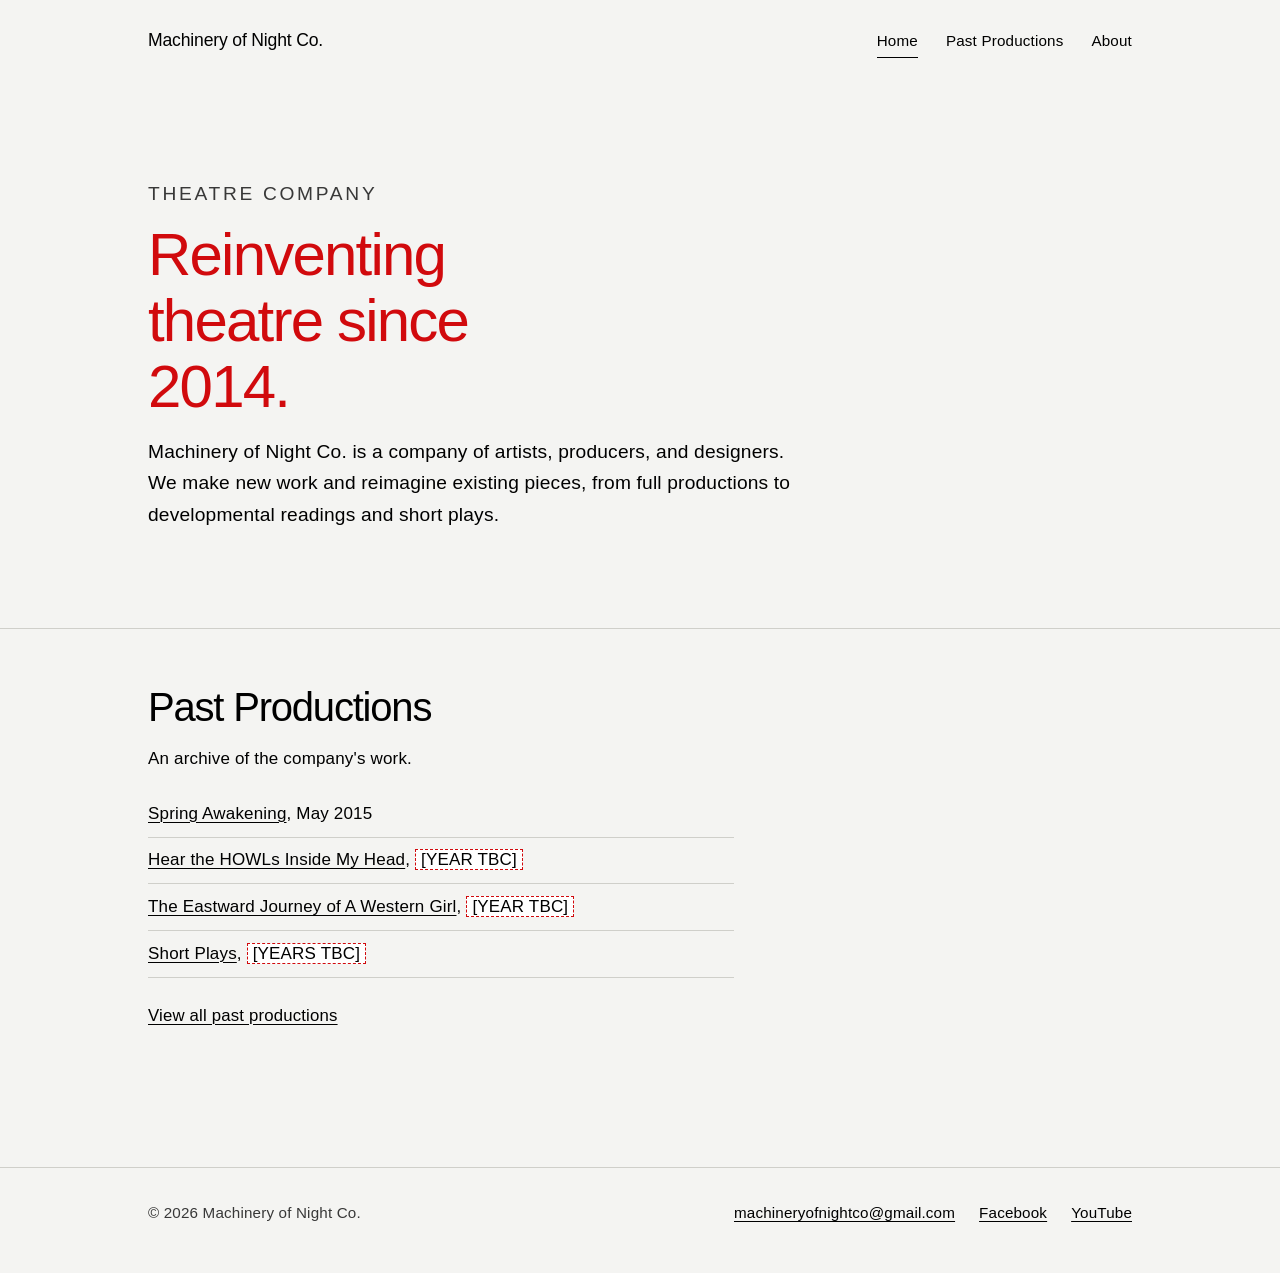
==== index.html @ 257b514f "Draft: first build of Machinery of Night Co. site Co-Authored-By: Claude Sonnet 5.5 <noreply@anthrop" ====
<!DOCTYPE html>
<html lang="en">
<head>
  <meta charset="utf-8">
  <meta name="viewport" content="width=device-width, initial-scale=1">
  <title>Machinery of Night Co.</title>
  <meta name="description" content="Machinery of Night Co. is a theatre company of artists, producers, and designers, making new work since 2014.">
  <link rel="icon" href="/favicon.svg" type="image/svg+xml">
  <link rel="stylesheet" href="/css/style.css">
</head>
<body>
  <a class="skip" href="#main">Skip to content</a>
  <header class="site-header">
    <div class="wrap">
      <a class="brand" href="/">Machinery of Night Co.</a>
      <nav class="site-nav" aria-label="Main">
        <a href="/" aria-current="page">Home</a>
        <a href="/past-productions.html">Past Productions</a>
        <a href="/about.html">About</a>
      </nav>
    </div>
  </header>

  <main id="main">
    <section class="hero">
      <div class="wrap">
        <p class="eyebrow">Theatre company</p>
        <h1>Reinventing theatre since 2014.</h1>
        <p>Machinery of Night Co. is a company of artists, producers, and designers. We make new work and reimagine existing pieces, from full productions to developmental readings and short plays.</p>
      </div>
    </section>

    <section class="section">
      <div class="wrap">
        <h2>Past Productions</h2>
        <p>An archive of the company's work.</p>
        <ul class="plain-list">
          <li><a href="/past-productions.html#spring-awakening">Spring Awakening</a>, May 2015</li>
          <li><a href="/past-productions.html#hear-the-howls">Hear the HOWLs Inside My Head</a>, <span class="tbc">[YEAR TBC]</span></li>
          <li><a href="/past-productions.html#eastward-journey">The Eastward Journey of A Western Girl</a>, <span class="tbc">[YEAR TBC]</span></li>
          <li><a href="/past-productions.html#short-plays">Short Plays</a>, <span class="tbc">[YEARS TBC]</span></li>
        </ul>
        <p class="text-link"><a href="/past-productions.html">View all past productions</a></p>
      </div>
    </section>
  </main>

  <footer class="site-footer">
    <div class="wrap">
      <p>&copy; 2026 Machinery of Night Co.</p>
      <ul>
        <li><span data-email></span><noscript>Turn on JavaScript to see our email address, or find us on Facebook.</noscript></li>
        <li><a href="http://www.facebook.com/machineryofnightco" rel="noopener">Facebook</a></li>
        <li><a href="https://www.youtube.com/@machineryofnightco" rel="noopener">YouTube</a></li>
      </ul>
    </div>
  </footer>
  <script src="/js/main.js" defer></script>
</body>
</html>
---- css/style.css ----
/* Machinery of Night Co. - quiet, text-forward, light only.
   Palette from the current site: accent #D10A0D, off-white #F4F4F2, charcoal #383838.
   Fonts: Space Grotesk (headings) and Raleway (body) will be self-hosted in /fonts
   once the files are added; system fallbacks are used until then. */

:root {
  --bg: #f4f4f2;
  --ink: #000000;
  --muted: #383838;
  --accent: #d10a0d;
  --rule: #cfcfca;
  --measure: 62ch;
  --head: "Space Grotesk", "Helvetica Neue", Arial, sans-serif;
  --body: "Raleway", "Helvetica Neue", Arial, sans-serif;
}

* { box-sizing: border-box; }

html { -webkit-text-size-adjust: 100%; }

body {
  margin: 0;
  background: var(--bg);
  color: var(--ink);
  font-family: var(--body);
  font-size: 1.0625rem;
  line-height: 1.65;
  letter-spacing: 0.01em;
}

img { max-width: 100%; height: auto; display: block; }

a { color: var(--ink); text-decoration-thickness: 1px; text-underline-offset: 0.2em; }
a:hover { color: var(--accent); }

:focus-visible {
  outline: 3px solid var(--accent);
  outline-offset: 3px;
}

.skip {
  position: absolute;
  left: -9999px;
  top: 0;
  background: var(--ink);
  color: var(--bg);
  padding: 0.6rem 1rem;
  z-index: 10;
}
.skip:focus { left: 0; }

.wrap {
  width: 100%;
  max-width: 64rem;
  margin: 0 auto;
  padding: 0 1.25rem;
}

/* Header */
.site-header { padding: 1.5rem 0; }
.site-header .wrap {
  display: flex;
  flex-wrap: wrap;
  align-items: baseline;
  justify-content: space-between;
  gap: 0.75rem 2rem;
}
.brand {
  font-family: var(--head);
  font-weight: 500;
  font-size: 1.1rem;
  text-decoration: none;
  letter-spacing: -0.01em;
}
.site-nav { display: flex; gap: 1.75rem; }
.site-nav a {
  text-decoration: none;
  font-size: 0.95rem;
  padding: 0.25rem 0;
  border-bottom: 1px solid transparent;
}
.site-nav a:hover { border-bottom-color: var(--accent); }
.site-nav a[aria-current="page"] { border-bottom-color: var(--ink); }

/* Type */
h1, h2, h3 {
  font-family: var(--head);
  font-weight: 500;
  letter-spacing: -0.03em;
  line-height: 1.1;
  margin: 0 0 1rem;
}
h1 { font-size: clamp(2.2rem, 7vw, 3.75rem); }
h2 { font-size: clamp(1.6rem, 4.5vw, 2.5rem); }
h3 { font-size: 1.15rem; letter-spacing: -0.01em; }

p { margin: 0 0 1.1rem; max-width: var(--measure); }

.eyebrow {
  font-size: 0.8rem;
  text-transform: uppercase;
  letter-spacing: 0.14em;
  color: var(--muted);
  margin-bottom: 0.75rem;
}

main { padding-bottom: 4rem; }

/* Home */
.hero { padding: 6rem 0 5rem; border-bottom: 1px solid var(--rule); }
.hero h1 { color: var(--accent); max-width: 14ch; }
.hero p { font-size: 1.2rem; }

.section { padding: 3.5rem 0; border-bottom: 1px solid var(--rule); }
.section:last-child { border-bottom: 0; }

.text-link { font-family: var(--head); font-size: 1.05rem; }

.plain-list { list-style: none; margin: 0 0 1.5rem; padding: 0; max-width: var(--measure); }
.plain-list li { padding: 0.55rem 0; border-bottom: 1px solid var(--rule); }

/* Photos */
figure { margin: 0; }
figcaption { font-size: 0.85rem; color: var(--muted); margin-top: 0.5rem; }
.photo-row {
  display: grid;
  gap: 1.25rem;
  grid-template-columns: 1fr;
}
@media (min-width: 700px) {
  .photo-row { grid-template-columns: 1fr 1fr; }
}

/* Past productions */
.page-title { padding: 3rem 0 1rem; }
.production {
  padding: 3rem 0;
  border-top: 1px solid var(--rule);
  display: grid;
  gap: 1.75rem;
  grid-template-columns: 1fr;
}
@media (min-width: 860px) {
  .production { grid-template-columns: 15rem 1fr; gap: 3rem; }
}
.production .meta { font-size: 0.95rem; color: var(--muted); }
.production .meta .year { font-family: var(--head); font-size: 1.6rem; color: var(--accent); display: block; margin-bottom: 0.4rem; }
.production h2 { font-size: clamp(1.5rem, 4vw, 2.1rem); }
.tbc { background: #fff; border: 1px dashed var(--accent); padding: 0 0.3em; }

dl.facts { margin: 0 0 1.25rem; max-width: var(--measure); }
dl.facts div { display: grid; grid-template-columns: 9rem 1fr; gap: 0.25rem 1rem; padding: 0.35rem 0; border-bottom: 1px solid var(--rule); }
dl.facts dt { color: var(--muted); font-size: 0.9rem; }
dl.facts dd { margin: 0; }
@media (max-width: 520px) {
  dl.facts div { grid-template-columns: 1fr; }
}

details { margin: 1rem 0; max-width: var(--measure); }
summary { cursor: pointer; font-family: var(--head); padding: 0.4rem 0; }
table.credits { width: 100%; border-collapse: collapse; margin: 0.5rem 0 1rem; font-size: 0.98rem; }
table.credits th, table.credits td { text-align: left; padding: 0.3rem 1rem 0.3rem 0; border-bottom: 1px solid var(--rule); vertical-align: top; }
table.credits th { font-weight: 500; color: var(--muted); width: 45%; }
table.credits td { font-weight: 600; }

.note { font-size: 0.9rem; color: var(--muted); }

/* About steps */
.steps { list-style: none; margin: 0; padding: 0; counter-reset: step; max-width: var(--measure); }
.steps li { counter-increment: step; padding: 1.25rem 0; border-top: 1px solid var(--rule); }
.steps li::before {
  content: counter(step, decimal-leading-zero);
  font-family: var(--head);
  color: var(--accent);
  display: block;
  font-size: 0.85rem;
  margin-bottom: 0.25rem;
}
.steps h3 { margin-bottom: 0.4rem; }
.steps p { margin: 0; }

/* Footer */
.site-footer { border-top: 1px solid var(--rule); padding: 2rem 0 3rem; font-size: 0.95rem; }
.site-footer .wrap { display: flex; flex-wrap: wrap; gap: 0.75rem 2rem; justify-content: space-between; }
.site-footer ul { list-style: none; margin: 0; padding: 0; display: flex; flex-wrap: wrap; gap: 0.5rem 1.5rem; }
.site-footer p { margin: 0; color: var(--muted); }

@media (prefers-reduced-motion: reduce) {
  * { scroll-behavior: auto !important; transition: none !important; }
}
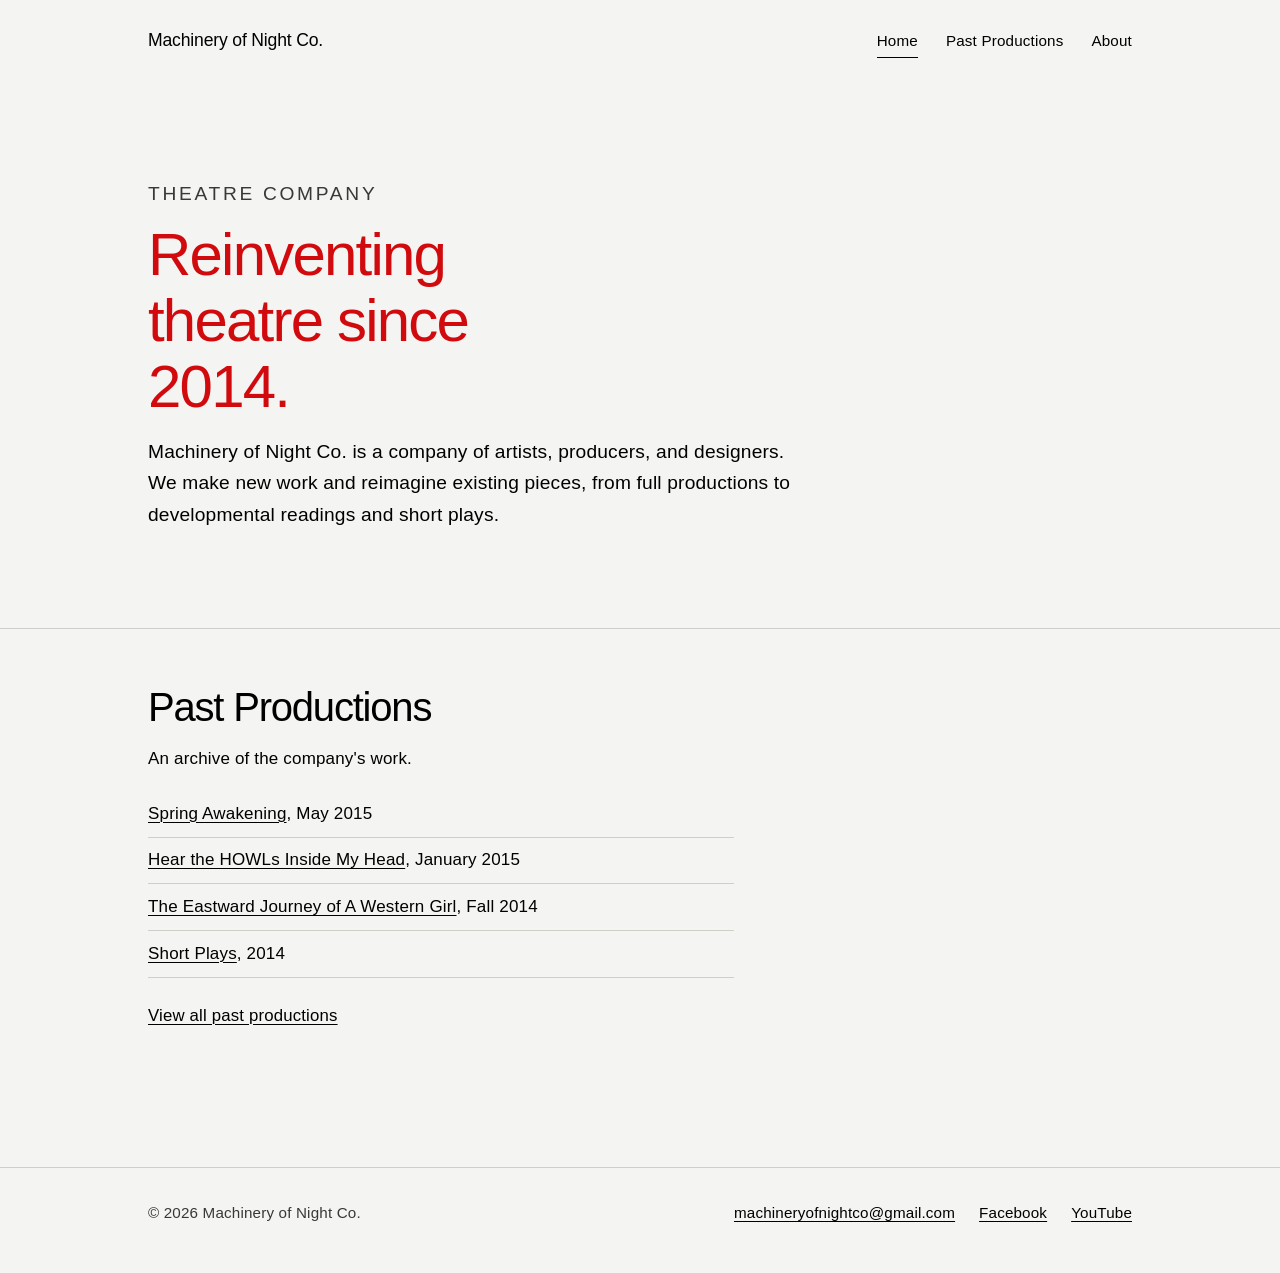
==== commit da70baf9: "Fill in production dates from playwriting resume Co-Authored-By: Claude Sonnet 5.5 <noreply@anthropi" ====
--- a/index.html
+++ b/index.html
@@ -36,9 +36,9 @@
         <p>An archive of the company's work.</p>
         <ul class="plain-list">
           <li><a href="/past-productions.html#spring-awakening">Spring Awakening</a>, May 2015</li>
-          <li><a href="/past-productions.html#hear-the-howls">Hear the HOWLs Inside My Head</a>, <span class="tbc">[YEAR TBC]</span></li>
-          <li><a href="/past-productions.html#eastward-journey">The Eastward Journey of A Western Girl</a>, <span class="tbc">[YEAR TBC]</span></li>
-          <li><a href="/past-productions.html#short-plays">Short Plays</a>, <span class="tbc">[YEARS TBC]</span></li>
+          <li><a href="/past-productions.html#hear-the-howls">Hear the HOWLs Inside My Head</a>, January 2015</li>
+          <li><a href="/past-productions.html#eastward-journey">The Eastward Journey of A Western Girl</a>, Fall 2014</li>
+          <li><a href="/past-productions.html#short-plays">Short Plays</a>, 2014</li>
         </ul>
         <p class="text-link"><a href="/past-productions.html">View all past productions</a></p>
       </div>
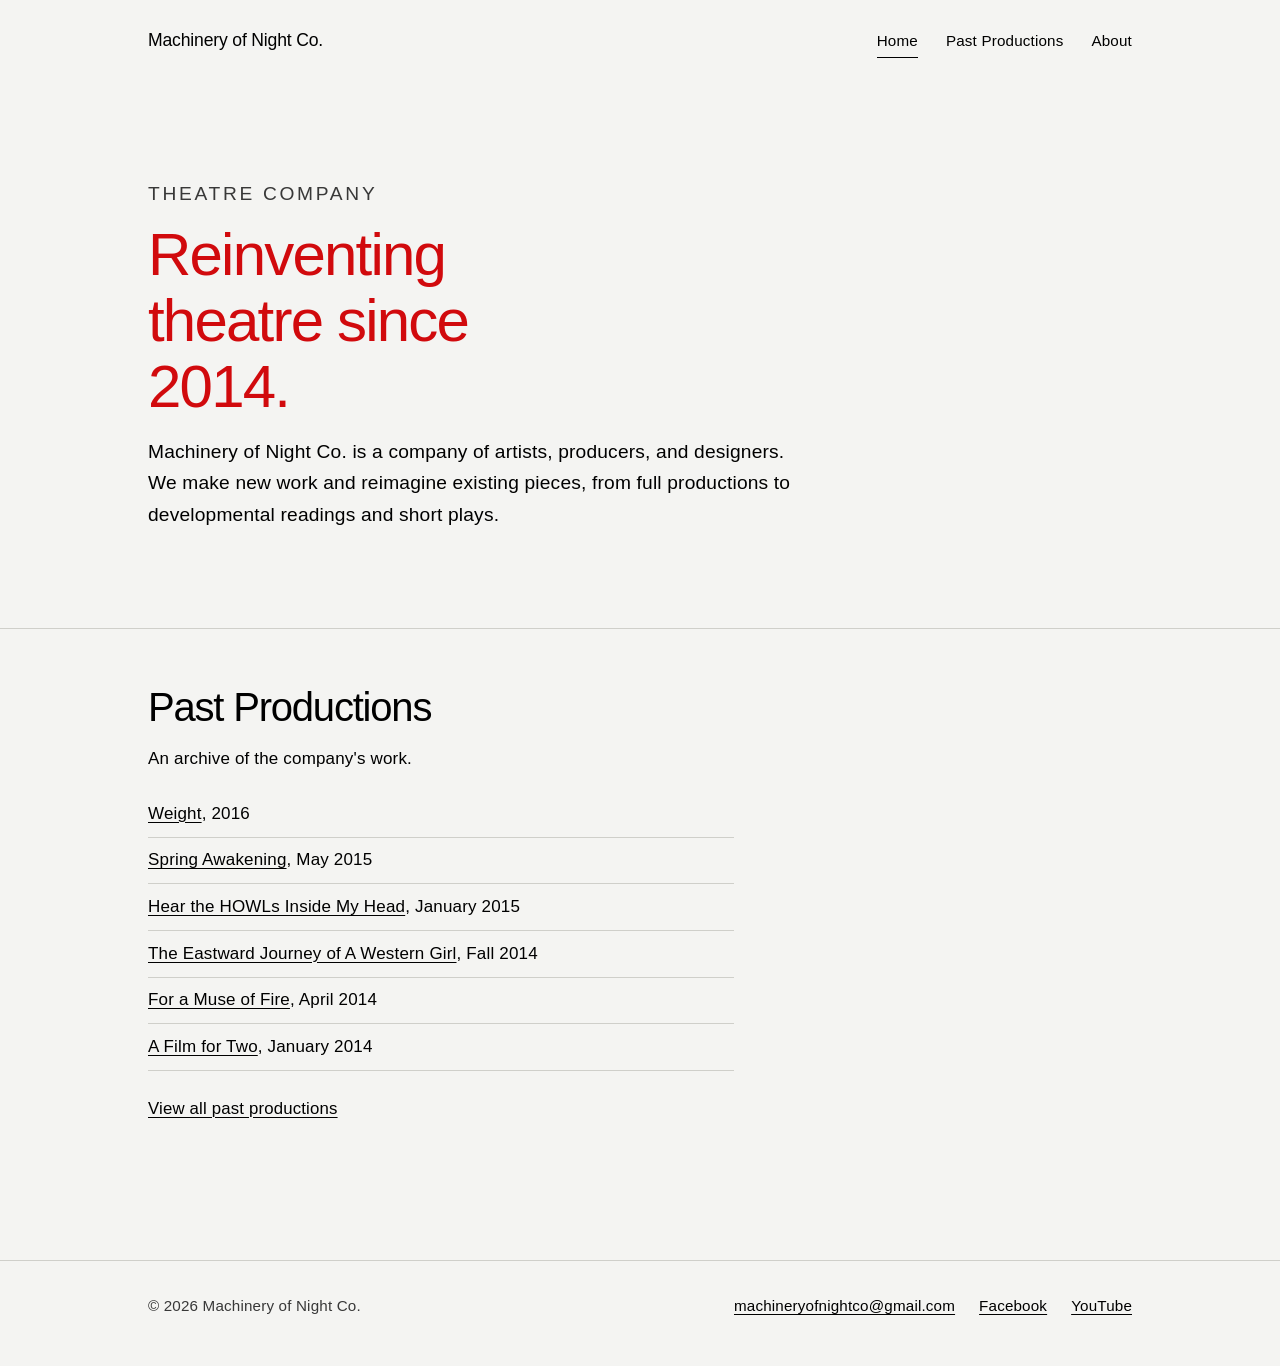
==== commit e8c67595: "Add Weight, split short plays, update HOWLs and Eastward wording Co-Authored-By: Claude Sonnet 5.5 <" ====
--- a/index.html
+++ b/index.html
@@ -35,10 +35,12 @@
         <h2>Past Productions</h2>
         <p>An archive of the company's work.</p>
         <ul class="plain-list">
+          <li><a href="/past-productions.html#weight">Weight</a>, 2016</li>
           <li><a href="/past-productions.html#spring-awakening">Spring Awakening</a>, May 2015</li>
           <li><a href="/past-productions.html#hear-the-howls">Hear the HOWLs Inside My Head</a>, January 2015</li>
           <li><a href="/past-productions.html#eastward-journey">The Eastward Journey of A Western Girl</a>, Fall 2014</li>
-          <li><a href="/past-productions.html#short-plays">Short Plays</a>, 2014</li>
+          <li><a href="/past-productions.html#for-a-muse-of-fire">For a Muse of Fire</a>, April 2014</li>
+          <li><a href="/past-productions.html#a-film-for-two">A Film for Two</a>, January 2014</li>
         </ul>
         <p class="text-link"><a href="/past-productions.html">View all past productions</a></p>
       </div>
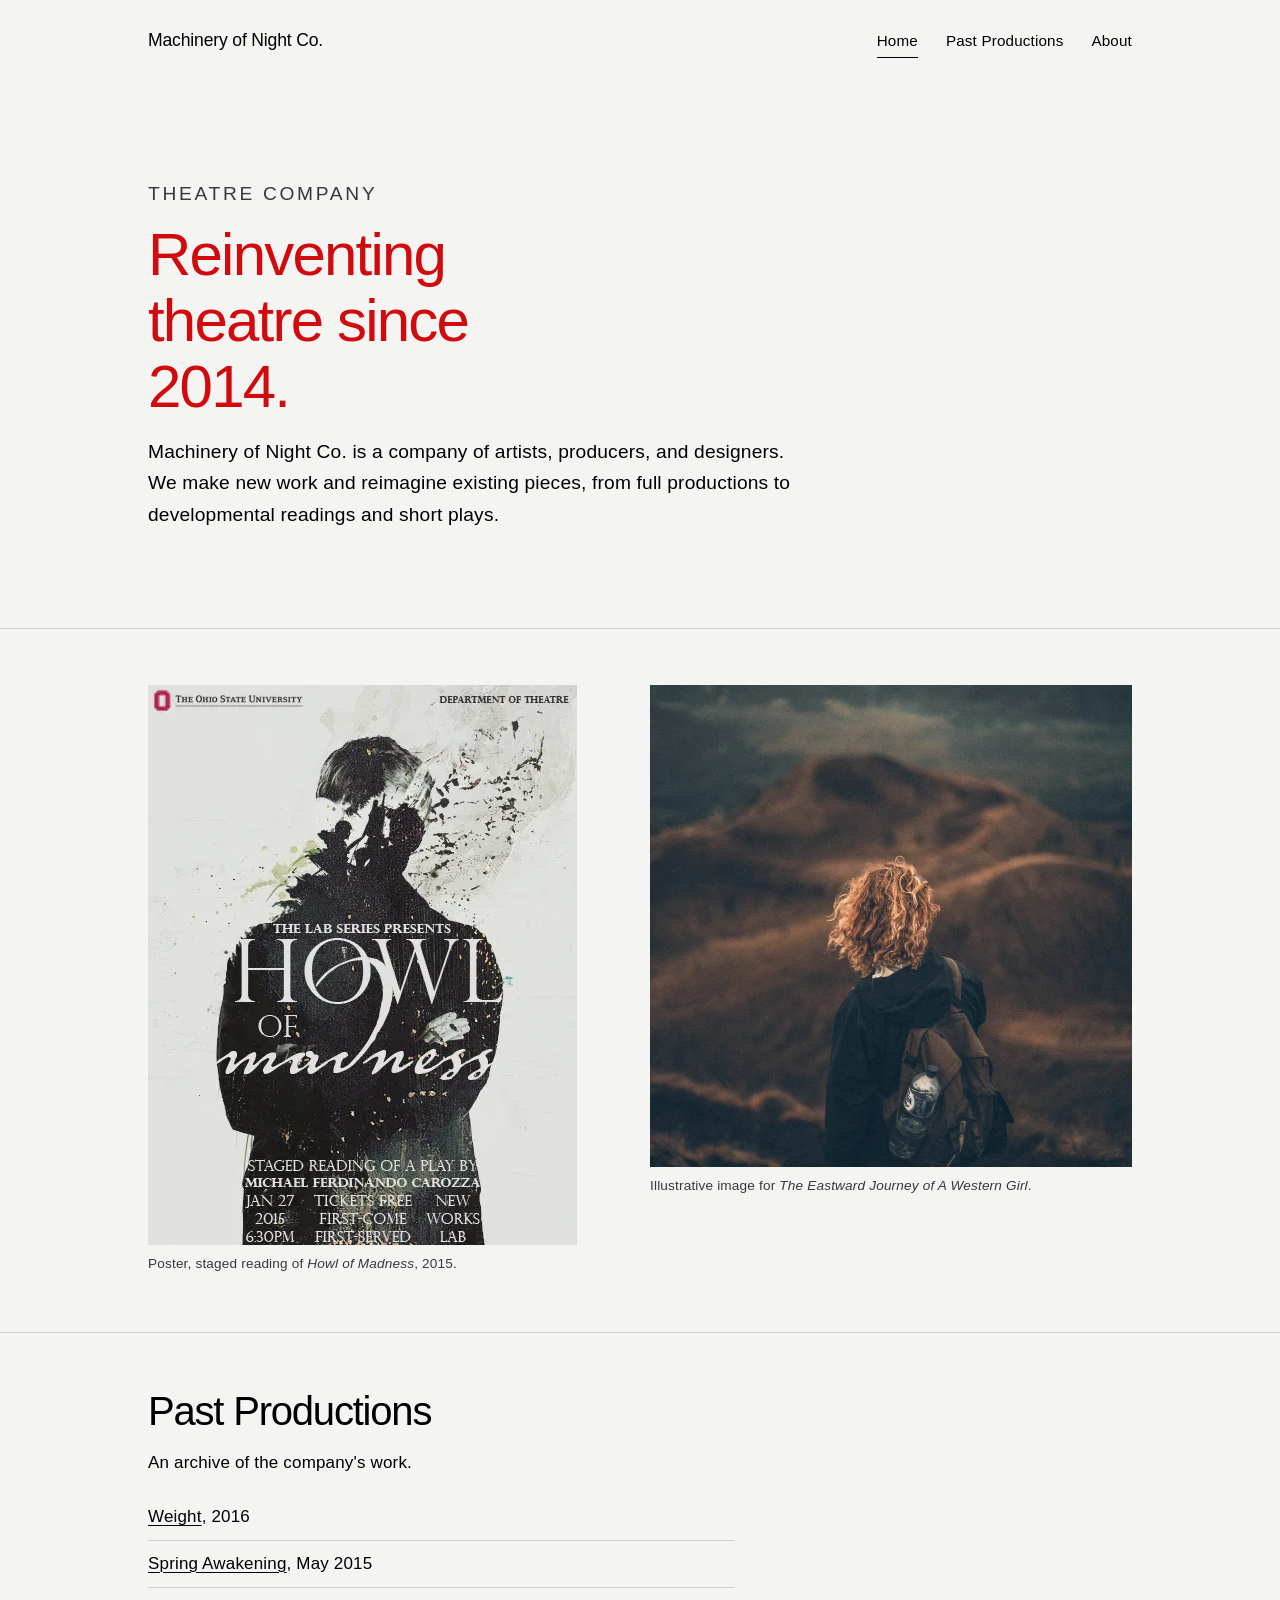
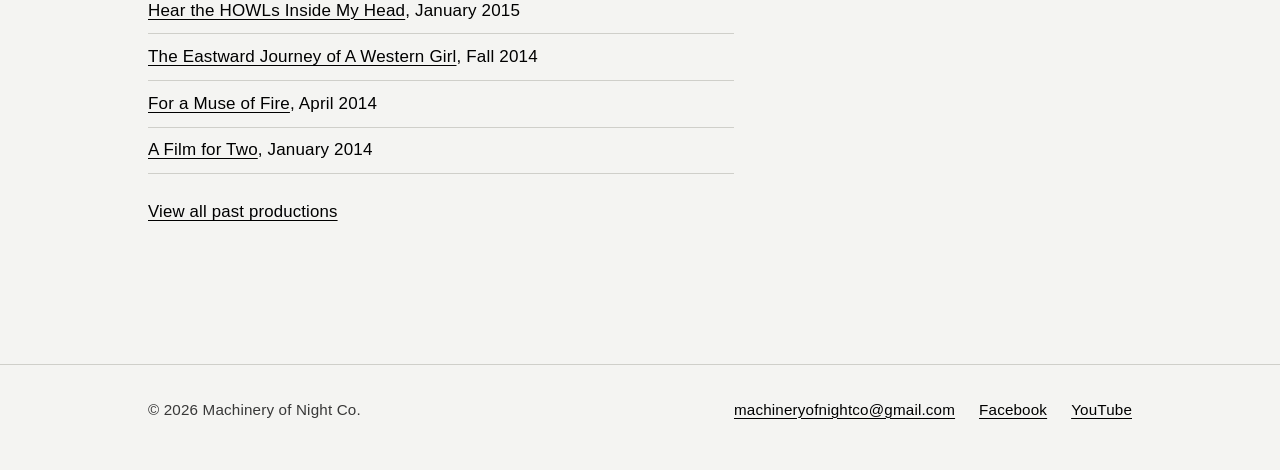
==== commit bbdcd78c: "Add archival images with alt text and captions Co-Authored-By: Claude Sonnet 5.5 <noreply@anthropic." ====
--- a/index.html
+++ b/index.html
@@ -32,6 +32,15 @@
 
     <section class="section">
       <div class="wrap">
+        <div class="photo-row">
+          <figure><a href="/past-productions.html#hear-the-howls"><img src="/images/howls-poster.webp" width="429" height="560" alt="Poster for the Lab Series staged reading of Howl of Madness, January 27, 2015: a dark silhouette of a man in a jacket, spattered with ink, with the title in white lettering."></a><figcaption>Poster, staged reading of <em>Howl of Madness</em>, 2015.</figcaption></figure>
+          <figure><a href="/past-productions.html#eastward-journey"><img src="/images/eastward-journey.webp" width="900" height="900" alt="A person with curly red-brown hair, seen from behind, wearing a dark hooded coat and a backpack, looking out over dusky brown hills."></a><figcaption>Illustrative image for <em>The Eastward Journey of A Western Girl</em>.</figcaption></figure>
+        </div>
+      </div>
+    </section>
+
+    <section class="section">
+      <div class="wrap">
         <h2>Past Productions</h2>
         <p>An archive of the company's work.</p>
         <ul class="plain-list">
--- a/css/style.css
+++ b/css/style.css
@@ -122,7 +122,10 @@
 /* Photos */
 figure { margin: 0; }
 figcaption { font-size: 0.85rem; color: var(--muted); margin-top: 0.5rem; }
+.card-photo { max-width: 22rem; margin: 0 0 1.5rem; }
+.card-photo img { width: 100%; height: auto; }
 .photo-row {
+  align-items: start;
   display: grid;
   gap: 1.25rem;
   grid-template-columns: 1fr;
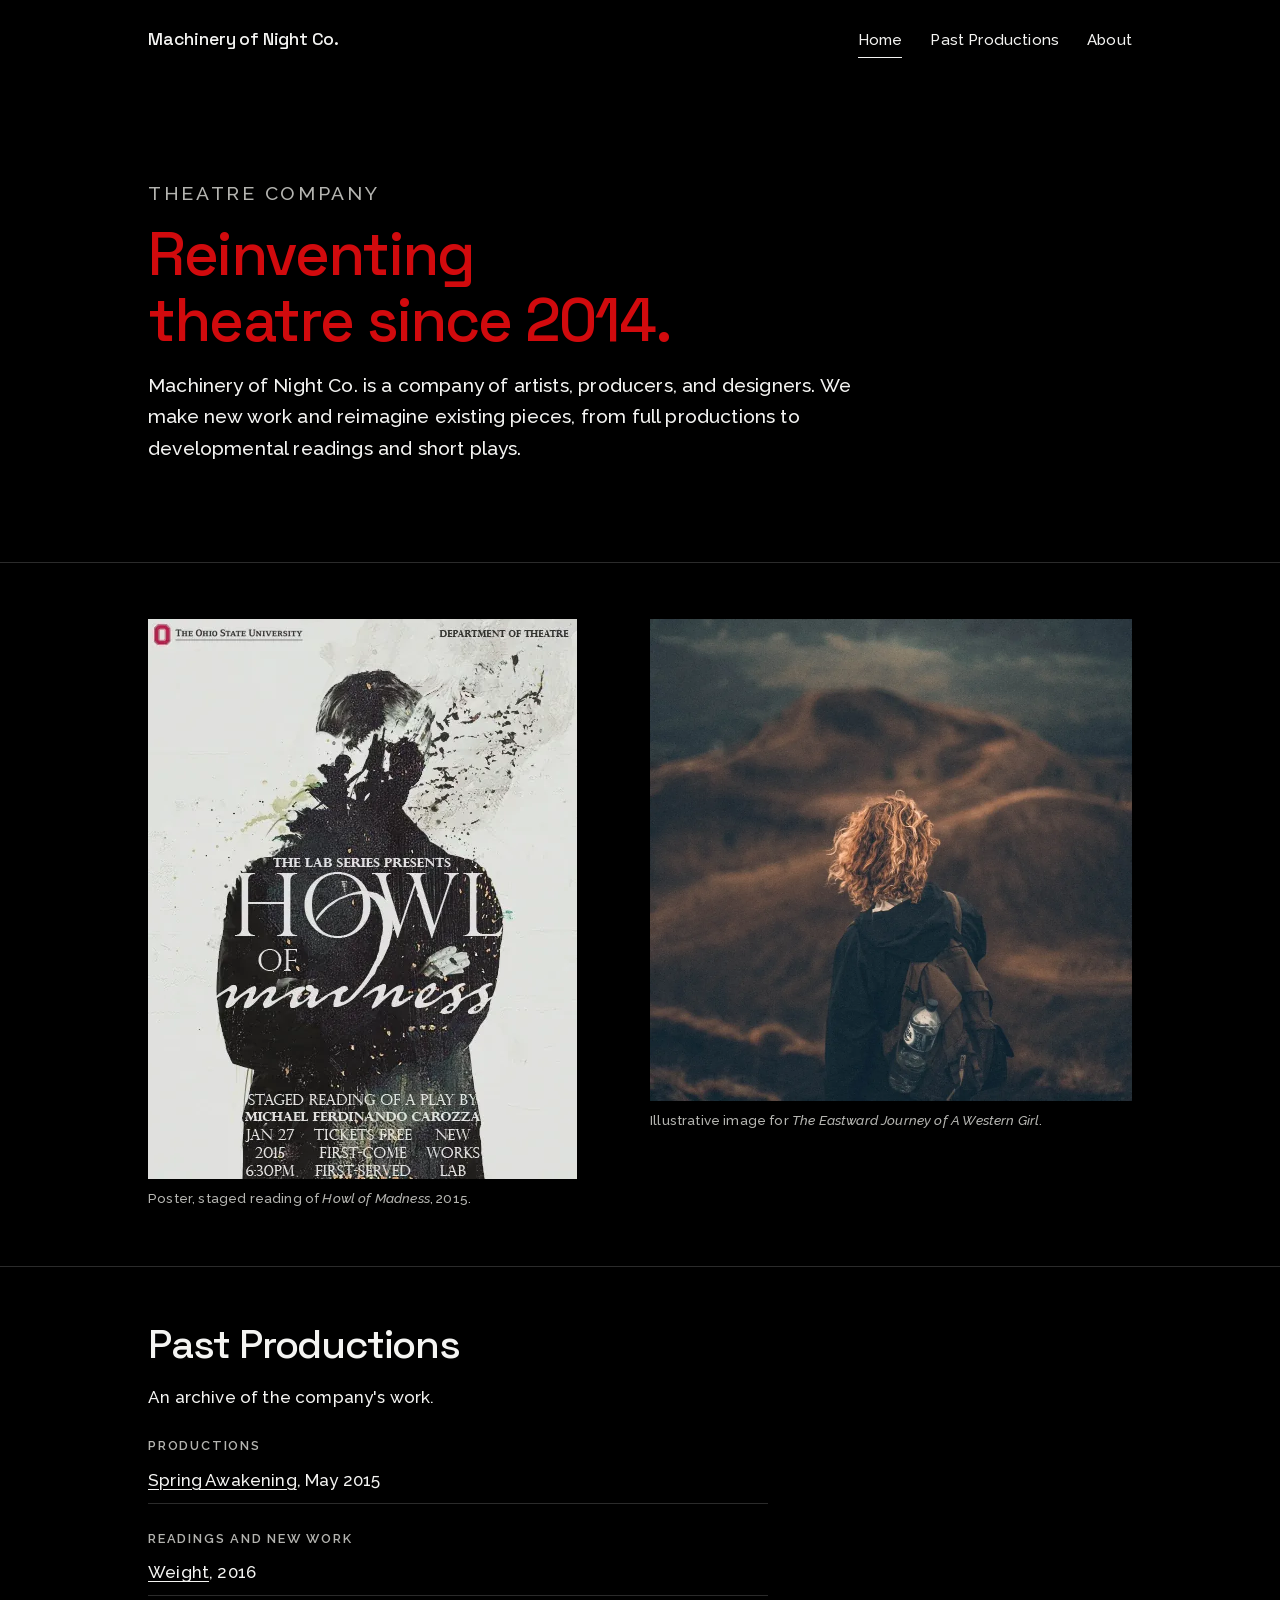
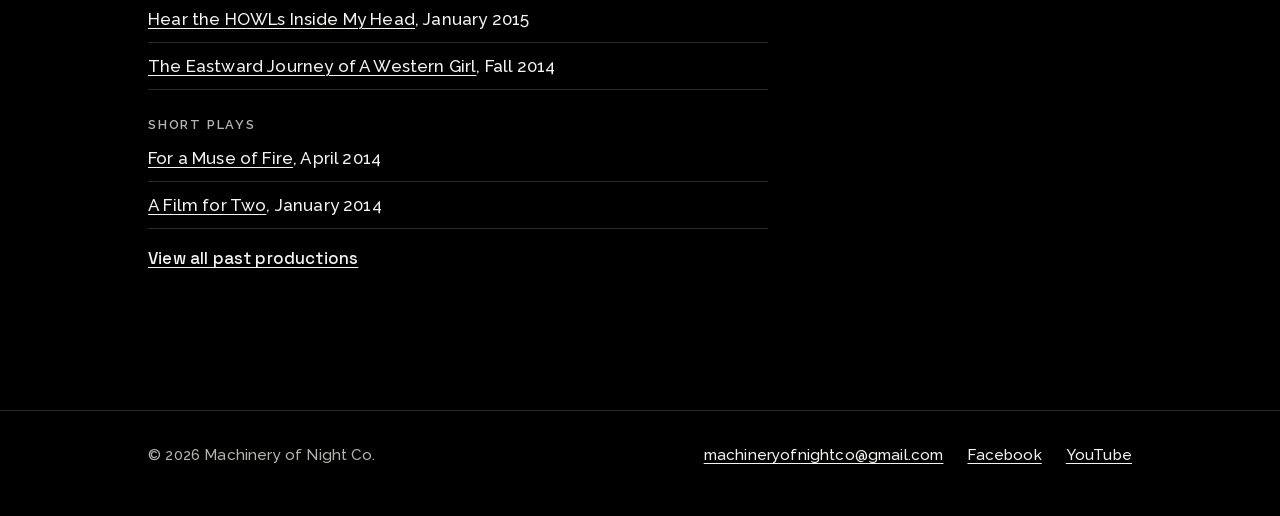
==== commit 3733d776: "Dark theme, self-hosted fonts, Spring Awakening poster, archive grouped by kind of work Co-Authored-" ====
--- a/index.html
+++ b/index.html
@@ -3,6 +3,8 @@
 <head>
   <meta charset="utf-8">
   <meta name="viewport" content="width=device-width, initial-scale=1">
+  <meta name="color-scheme" content="dark">
+  <meta name="theme-color" content="#000000">
   <title>Machinery of Night Co.</title>
   <meta name="description" content="Machinery of Night Co. is a theatre company of artists, producers, and designers, making new work since 2014.">
   <link rel="icon" href="/favicon.svg" type="image/svg+xml">
@@ -43,11 +45,18 @@
       <div class="wrap">
         <h2>Past Productions</h2>
         <p>An archive of the company's work.</p>
+        <h3 class="list-head">Productions</h3>
+        <ul class="plain-list">
+          <li><a href="/past-productions.html#spring-awakening">Spring Awakening</a>, May 2015</li>
+        </ul>
+        <h3 class="list-head">Readings and new work</h3>
         <ul class="plain-list">
           <li><a href="/past-productions.html#weight">Weight</a>, 2016</li>
-          <li><a href="/past-productions.html#spring-awakening">Spring Awakening</a>, May 2015</li>
           <li><a href="/past-productions.html#hear-the-howls">Hear the HOWLs Inside My Head</a>, January 2015</li>
           <li><a href="/past-productions.html#eastward-journey">The Eastward Journey of A Western Girl</a>, Fall 2014</li>
+        </ul>
+        <h3 class="list-head">Short plays</h3>
+        <ul class="plain-list">
           <li><a href="/past-productions.html#for-a-muse-of-fire">For a Muse of Fire</a>, April 2014</li>
           <li><a href="/past-productions.html#a-film-for-two">A Film for Two</a>, January 2014</li>
         </ul>
--- a/css/style.css
+++ b/css/style.css
@@ -1,14 +1,37 @@
-/* Machinery of Night Co. - quiet, text-forward, light only.
-   Palette from the current site: accent #D10A0D, off-white #F4F4F2, charcoal #383838.
-   Fonts: Space Grotesk (headings) and Raleway (body) will be self-hosted in /fonts
-   once the files are added; system fallbacks are used until then. */
+/* Machinery of Night Co. - quiet, text-forward, dark.
+   Palette: black, gray, white, and the company red (#d10a0d) from the previous site.
+   Fonts (self-hosted, latin subset): Space Grotesk for headings, Raleway for body. */
+
+@font-face {
+  font-family: "Space Grotesk";
+  src: url("/fonts/space-grotesk-latin.woff2") format("woff2");
+  font-weight: 300 700;
+  font-style: normal;
+  font-display: swap;
+}
+@font-face {
+  font-family: "Raleway";
+  src: url("/fonts/raleway-latin.woff2") format("woff2");
+  font-weight: 400 700;
+  font-style: normal;
+  font-display: swap;
+}
+@font-face {
+  font-family: "Raleway";
+  src: url("/fonts/raleway-italic-latin.woff2") format("woff2");
+  font-weight: 400 700;
+  font-style: italic;
+  font-display: swap;
+}
 
 :root {
-  --bg: #f4f4f2;
-  --ink: #000000;
-  --muted: #383838;
-  --accent: #d10a0d;
-  --rule: #cfcfca;
+  color-scheme: dark;
+  --bg: #000000;
+  --ink: #f4f4f2;
+  --muted: #b4b4b0;
+  --rule: #2b2b2b;
+  --accent: #d10a0d;       /* large type only */
+  --accent-soft: #ff5559;  /* small text, hover, focus */
   --measure: 62ch;
   --head: "Space Grotesk", "Helvetica Neue", Arial, sans-serif;
   --body: "Raleway", "Helvetica Neue", Arial, sans-serif;
@@ -16,13 +39,14 @@
 
 * { box-sizing: border-box; }
 
-html { -webkit-text-size-adjust: 100%; }
+html { -webkit-text-size-adjust: 100%; background: var(--bg); }
 
 body {
   margin: 0;
   background: var(--bg);
   color: var(--ink);
   font-family: var(--body);
+  font-weight: 500;
   font-size: 1.0625rem;
   line-height: 1.65;
   letter-spacing: 0.01em;
@@ -31,10 +55,10 @@
 img { max-width: 100%; height: auto; display: block; }
 
 a { color: var(--ink); text-decoration-thickness: 1px; text-underline-offset: 0.2em; }
-a:hover { color: var(--accent); }
+a:hover { color: var(--accent-soft); }
 
 :focus-visible {
-  outline: 3px solid var(--accent);
+  outline: 3px solid var(--accent-soft);
   outline-offset: 3px;
 }
 
@@ -79,11 +103,11 @@
   padding: 0.25rem 0;
   border-bottom: 1px solid transparent;
 }
-.site-nav a:hover { border-bottom-color: var(--accent); }
+.site-nav a:hover { border-bottom-color: var(--accent-soft); }
 .site-nav a[aria-current="page"] { border-bottom-color: var(--ink); }
 
 /* Type */
-h1, h2, h3 {
+h1, h2, h3, h4 {
   font-family: var(--head);
   font-weight: 500;
   letter-spacing: -0.03em;
@@ -93,6 +117,7 @@
 h1 { font-size: clamp(2.2rem, 7vw, 3.75rem); }
 h2 { font-size: clamp(1.6rem, 4.5vw, 2.5rem); }
 h3 { font-size: 1.15rem; letter-spacing: -0.01em; }
+h4 { font-size: 1rem; letter-spacing: -0.01em; color: var(--muted); }
 
 p { margin: 0 0 1.1rem; max-width: var(--measure); }
 
@@ -116,7 +141,8 @@
 
 .text-link { font-family: var(--head); font-size: 1.05rem; }
 
-.plain-list { list-style: none; margin: 0 0 1.5rem; padding: 0; max-width: var(--measure); }
+.list-head { margin: 1.75rem 0 0.25rem; font-size: 0.8rem; text-transform: uppercase; letter-spacing: 0.14em; color: var(--muted); font-family: var(--body); font-weight: 600; }
+.plain-list { list-style: none; margin: 0 0 1rem; padding: 0; max-width: var(--measure); }
 .plain-list li { padding: 0.55rem 0; border-bottom: 1px solid var(--rule); }
 
 /* Photos */
@@ -136,6 +162,16 @@
 
 /* Past productions */
 .page-title { padding: 3rem 0 1rem; }
+.group { margin-top: 3rem; }
+.group-title {
+  font-size: 0.85rem;
+  text-transform: uppercase;
+  letter-spacing: 0.16em;
+  font-family: var(--body);
+  font-weight: 600;
+  color: var(--muted);
+  margin: 0 0 0.5rem;
+}
 .production {
   padding: 3rem 0;
   border-top: 1px solid var(--rule);
@@ -148,8 +184,7 @@
 }
 .production .meta { font-size: 0.95rem; color: var(--muted); }
 .production .meta .year { font-family: var(--head); font-size: 1.6rem; color: var(--accent); display: block; margin-bottom: 0.4rem; }
-.production h2 { font-size: clamp(1.5rem, 4vw, 2.1rem); }
-.tbc { background: #fff; border: 1px dashed var(--accent); padding: 0 0.3em; }
+.card-title { font-size: clamp(1.5rem, 4vw, 2.1rem); letter-spacing: -0.03em; }
 
 dl.facts { margin: 0 0 1.25rem; max-width: var(--measure); }
 dl.facts div { display: grid; grid-template-columns: 9rem 1fr; gap: 0.25rem 1rem; padding: 0.35rem 0; border-bottom: 1px solid var(--rule); }
@@ -174,7 +209,7 @@
 .steps li::before {
   content: counter(step, decimal-leading-zero);
   font-family: var(--head);
-  color: var(--accent);
+  color: var(--accent-soft);
   display: block;
   font-size: 0.85rem;
   margin-bottom: 0.25rem;
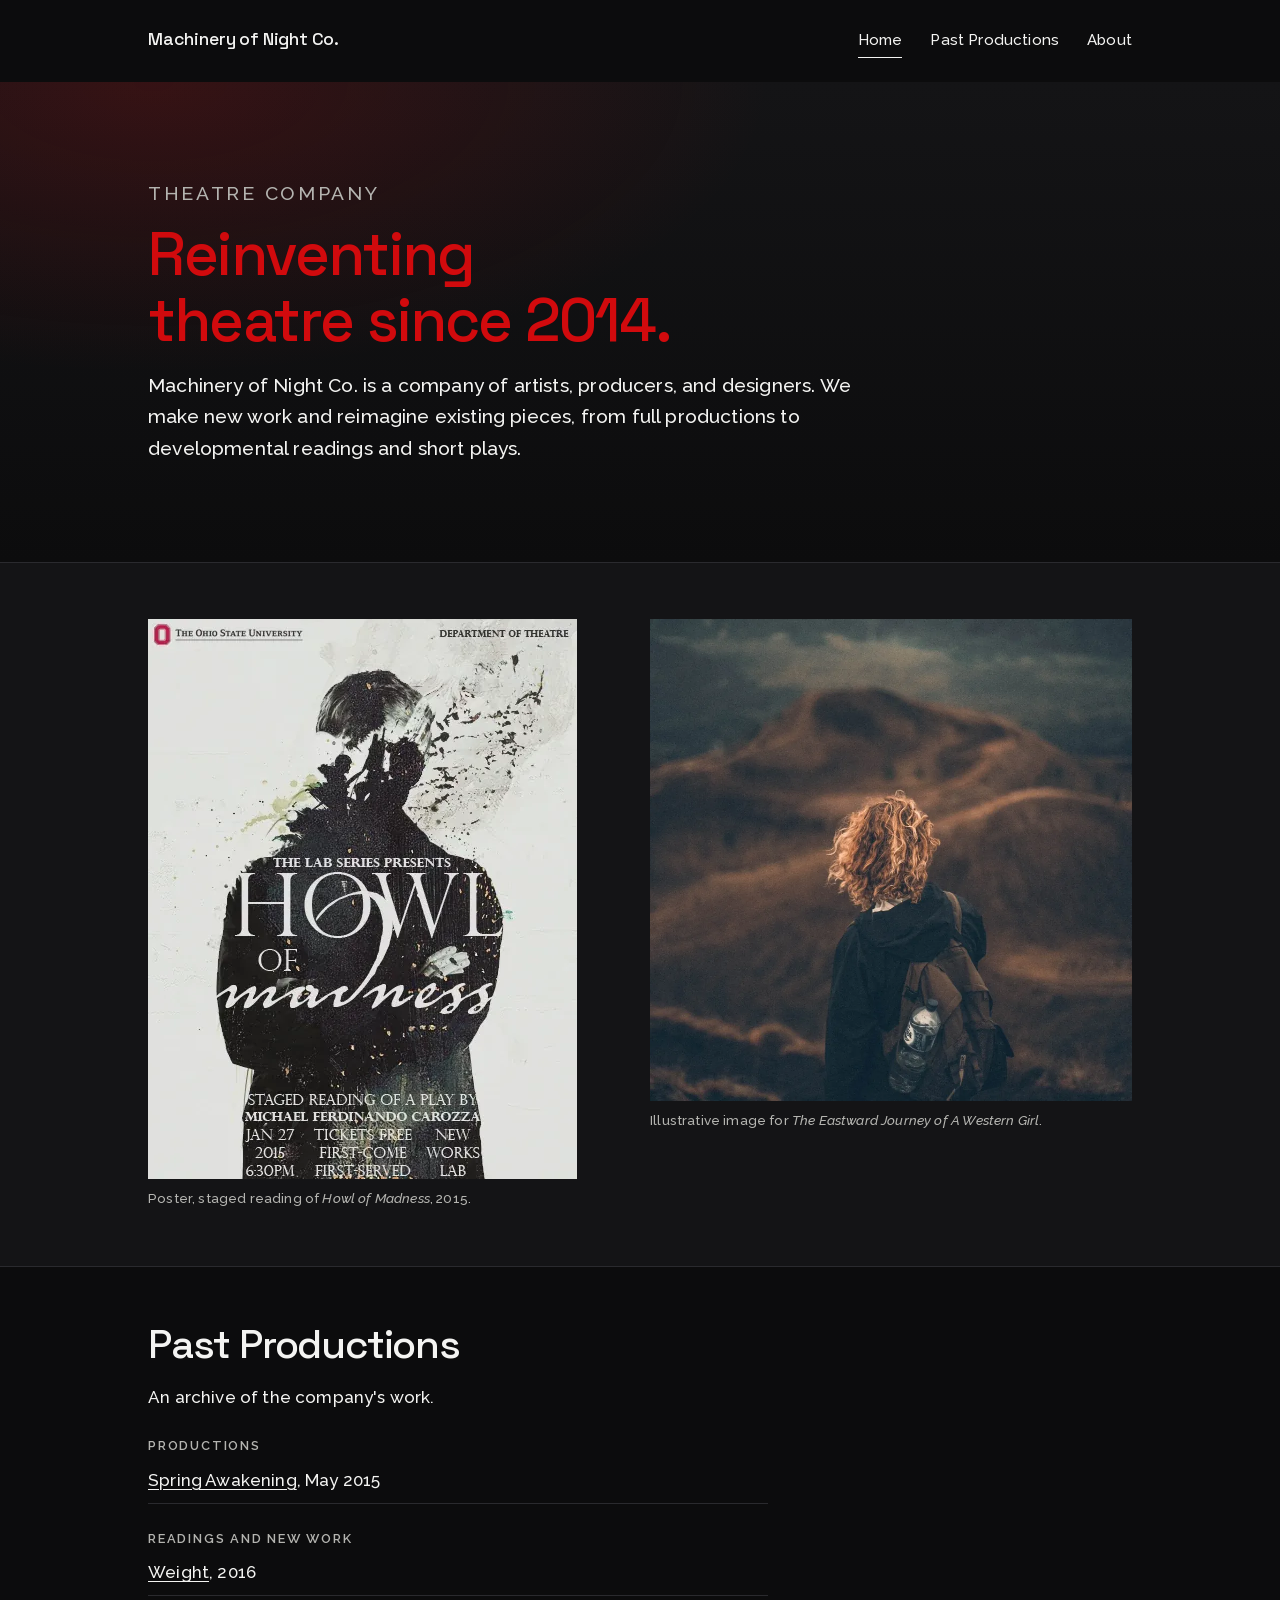
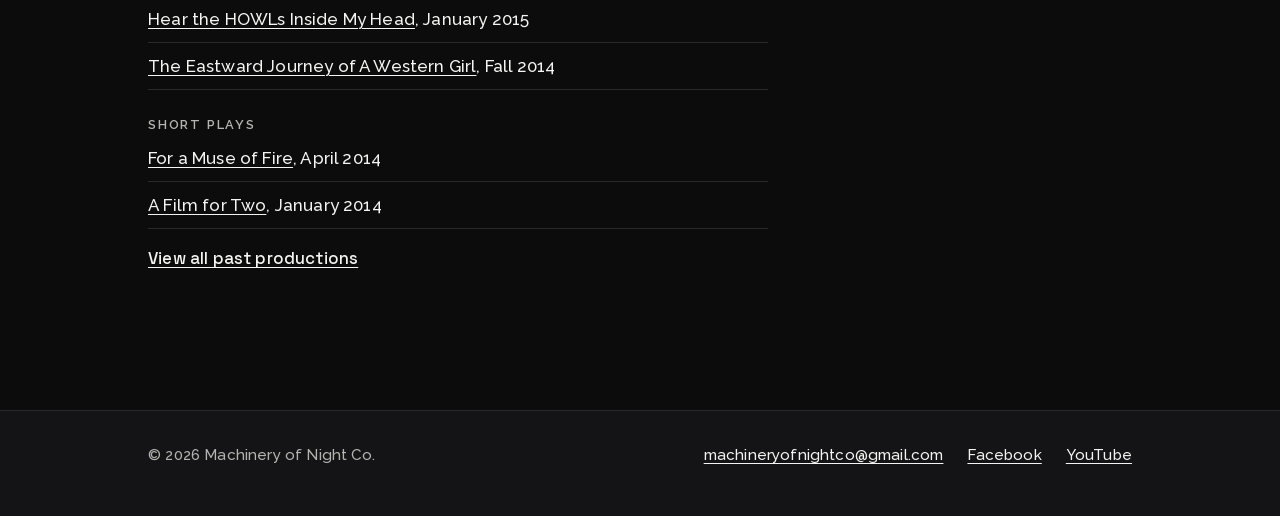
==== commit bfb1fe70: "Layered dark gray theme; About: how we work, Press, Collaborations Co-Authored-By: Claude Sonnet 5.5" ====
--- a/index.html
+++ b/index.html
@@ -4,7 +4,7 @@
   <meta charset="utf-8">
   <meta name="viewport" content="width=device-width, initial-scale=1">
   <meta name="color-scheme" content="dark">
-  <meta name="theme-color" content="#000000">
+  <meta name="theme-color" content="#0c0c0d">
   <title>Machinery of Night Co.</title>
   <meta name="description" content="Machinery of Night Co. is a theatre company of artists, producers, and designers, making new work since 2014.">
   <link rel="icon" href="/favicon.svg" type="image/svg+xml">
@@ -32,7 +32,7 @@
       </div>
     </section>
 
-    <section class="section">
+    <section class="section layer">
       <div class="wrap">
         <div class="photo-row">
           <figure><a href="/past-productions.html#hear-the-howls"><img src="/images/howls-poster.webp" width="429" height="560" alt="Poster for the Lab Series staged reading of Howl of Madness, January 27, 2015: a dark silhouette of a man in a jacket, spattered with ink, with the title in white lettering."></a><figcaption>Poster, staged reading of <em>Howl of Madness</em>, 2015.</figcaption></figure>
--- a/css/style.css
+++ b/css/style.css
@@ -26,10 +26,12 @@
 
 :root {
   color-scheme: dark;
-  --bg: #000000;
+  --bg: #0c0c0d;
+  --layer-1: #141416;
+  --layer-2: #1c1c1f;
   --ink: #f4f4f2;
   --muted: #b4b4b0;
-  --rule: #2b2b2b;
+  --rule: #2a2a2e;
   --accent: #d10a0d;       /* large type only */
   --accent-soft: #ff5559;  /* small text, hover, focus */
   --measure: 62ch;
@@ -132,12 +134,19 @@
 main { padding-bottom: 4rem; }
 
 /* Home */
-.hero { padding: 6rem 0 5rem; border-bottom: 1px solid var(--rule); }
+.hero {
+  padding: 6rem 0 5rem;
+  border-bottom: 1px solid var(--rule);
+  background:
+    radial-gradient(55rem 26rem at 12% 0%, rgba(209, 10, 13, 0.18), transparent 70%),
+    linear-gradient(180deg, var(--layer-1), var(--bg));
+}
 .hero h1 { color: var(--accent); max-width: 14ch; }
 .hero p { font-size: 1.2rem; }
 
 .section { padding: 3.5rem 0; border-bottom: 1px solid var(--rule); }
 .section:last-child { border-bottom: 0; }
+.section.layer { background: var(--layer-1); }
 
 .text-link { font-family: var(--head); font-size: 1.05rem; }
 
@@ -173,14 +182,17 @@
   margin: 0 0 0.5rem;
 }
 .production {
-  padding: 3rem 0;
-  border-top: 1px solid var(--rule);
+  padding: 1.75rem 1.25rem;
+  margin-top: 1.25rem;
+  background: var(--layer-1);
+  border: 1px solid var(--rule);
+  border-top: 2px solid var(--accent);
   display: grid;
   gap: 1.75rem;
   grid-template-columns: 1fr;
 }
 @media (min-width: 860px) {
-  .production { grid-template-columns: 15rem 1fr; gap: 3rem; }
+  .production { grid-template-columns: 15rem 1fr; gap: 3rem; padding: 2.5rem; }
 }
 .production .meta { font-size: 0.95rem; color: var(--muted); }
 .production .meta .year { font-family: var(--head); font-size: 1.6rem; color: var(--accent); display: block; margin-bottom: 0.4rem; }
@@ -194,7 +206,7 @@
   dl.facts div { grid-template-columns: 1fr; }
 }
 
-details { margin: 1rem 0; max-width: var(--measure); }
+details { margin: 1rem 0; max-width: var(--measure); background: var(--layer-2); border: 1px solid var(--rule); padding: 0.25rem 1rem; }
 summary { cursor: pointer; font-family: var(--head); padding: 0.4rem 0; }
 table.credits { width: 100%; border-collapse: collapse; margin: 0.5rem 0 1rem; font-size: 0.98rem; }
 table.credits th, table.credits td { text-align: left; padding: 0.3rem 1rem 0.3rem 0; border-bottom: 1px solid var(--rule); vertical-align: top; }
@@ -205,7 +217,7 @@
 
 /* About steps */
 .steps { list-style: none; margin: 0; padding: 0; counter-reset: step; max-width: var(--measure); }
-.steps li { counter-increment: step; padding: 1.25rem 0; border-top: 1px solid var(--rule); }
+.steps li { counter-increment: step; padding: 1.25rem; margin-bottom: 0.75rem; background: var(--layer-1); border: 1px solid var(--rule); }
 .steps li::before {
   content: counter(step, decimal-leading-zero);
   font-family: var(--head);
@@ -218,7 +230,7 @@
 .steps p { margin: 0; }
 
 /* Footer */
-.site-footer { border-top: 1px solid var(--rule); padding: 2rem 0 3rem; font-size: 0.95rem; }
+.site-footer { border-top: 1px solid var(--rule); background: var(--layer-1); padding: 2rem 0 3rem; font-size: 0.95rem; }
 .site-footer .wrap { display: flex; flex-wrap: wrap; gap: 0.75rem 2rem; justify-content: space-between; }
 .site-footer ul { list-style: none; margin: 0; padding: 0; display: flex; flex-wrap: wrap; gap: 0.5rem 1.5rem; }
 .site-footer p { margin: 0; color: var(--muted); }
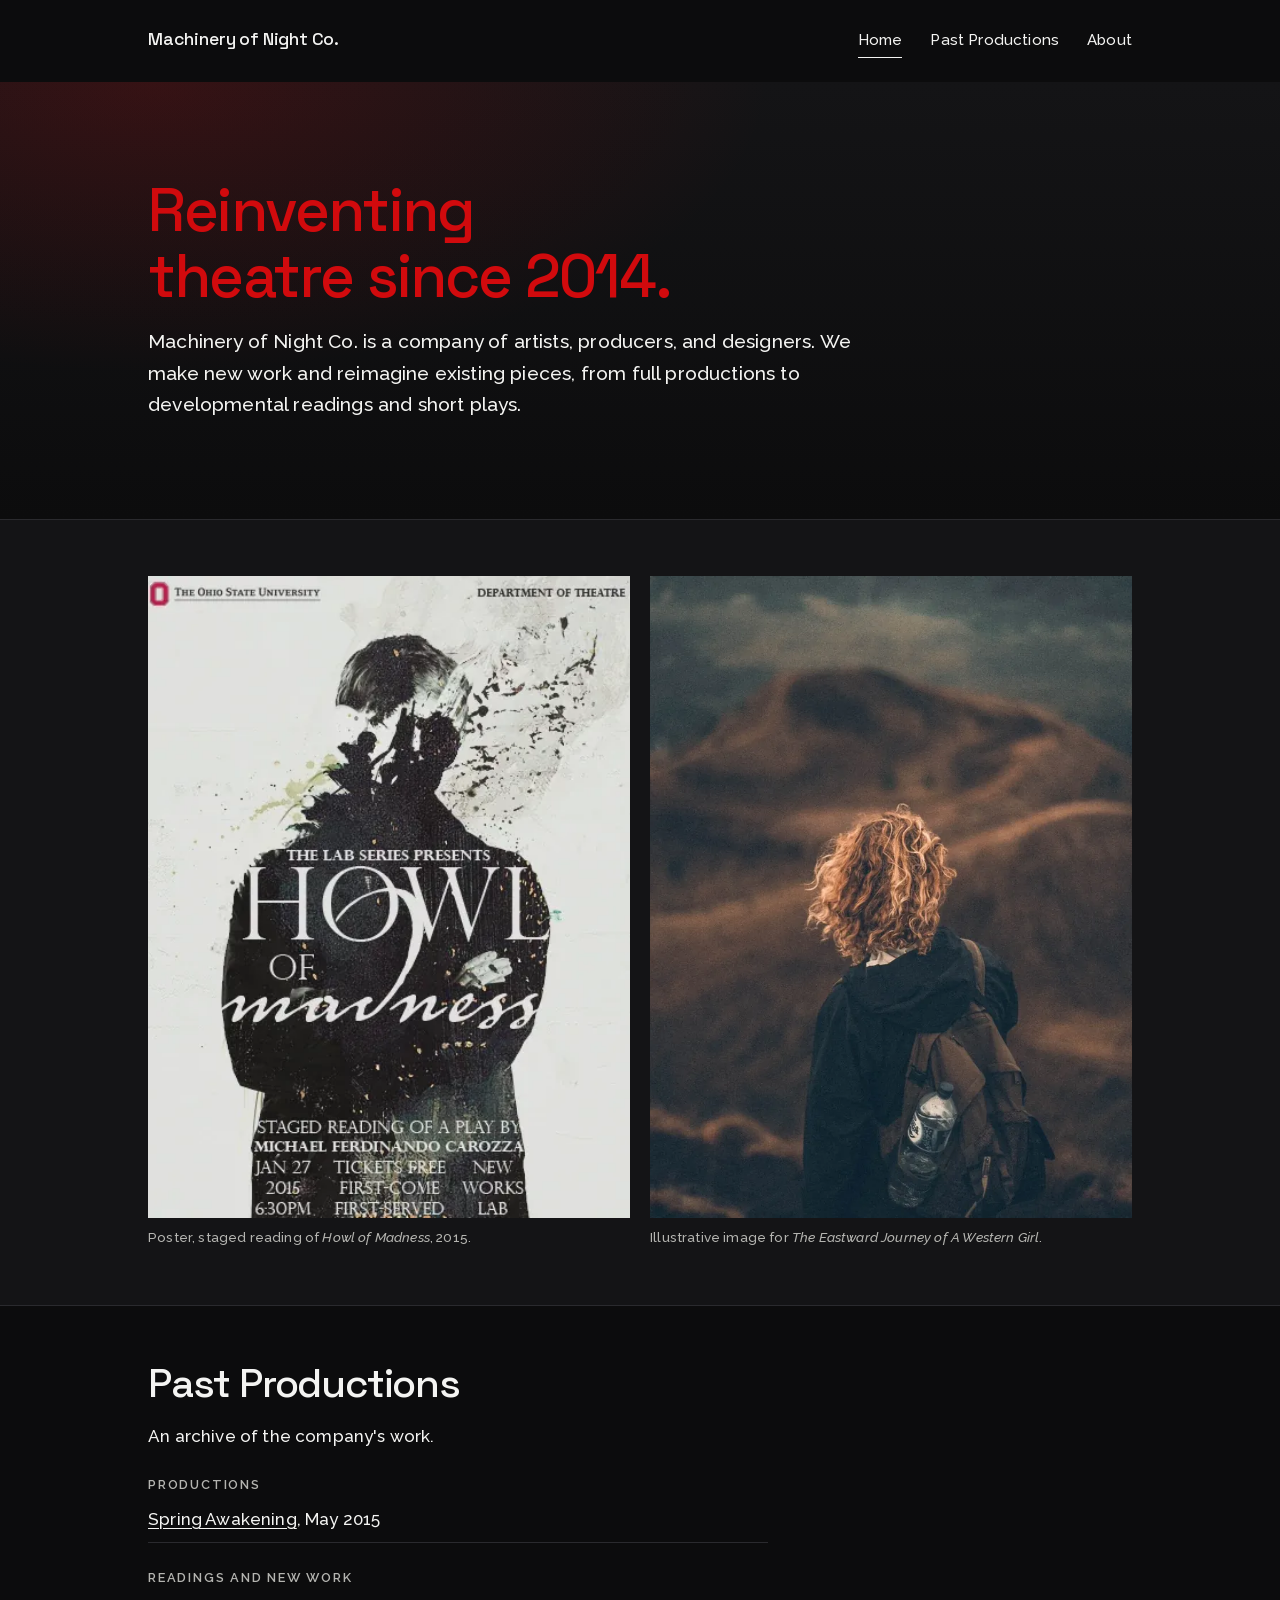
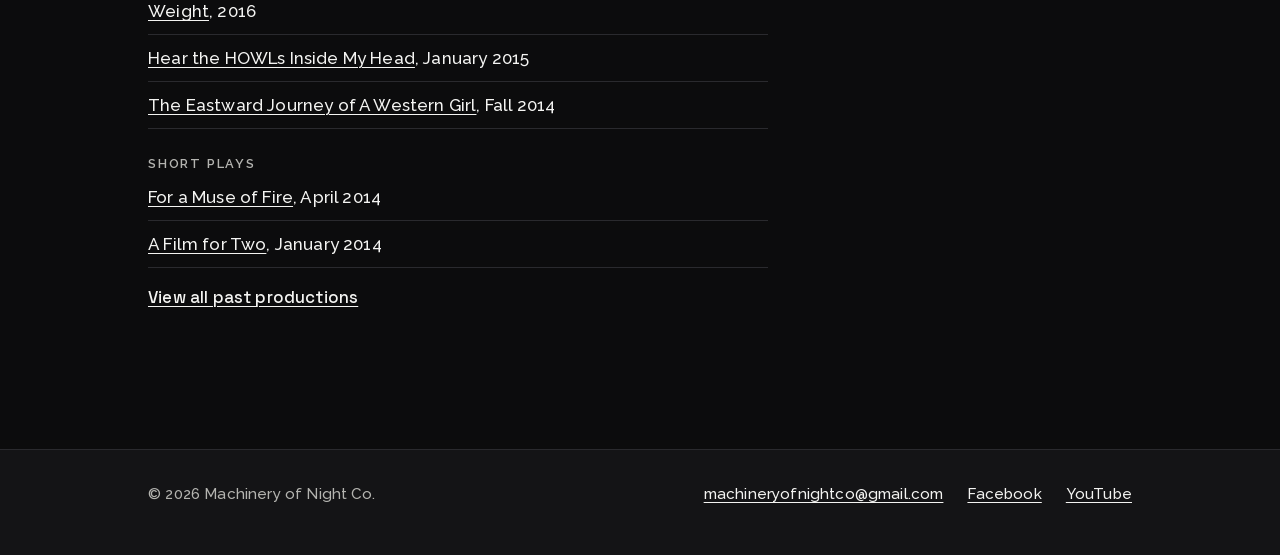
==== commit e041c01c: "Home: equal-shape photos, remove eyebrow label Co-Authored-By: Claude Sonnet 5.5 <noreply@anthropic." ====
--- a/index.html
+++ b/index.html
@@ -26,7 +26,6 @@
   <main id="main">
     <section class="hero">
       <div class="wrap">
-        <p class="eyebrow">Theatre company</p>
         <h1>Reinventing theatre since 2014.</h1>
         <p>Machinery of Night Co. is a company of artists, producers, and designers. We make new work and reimagine existing pieces, from full productions to developmental readings and short plays.</p>
       </div>
--- a/css/style.css
+++ b/css/style.css
@@ -159,6 +159,7 @@
 figcaption { font-size: 0.85rem; color: var(--muted); margin-top: 0.5rem; }
 .card-photo { max-width: 22rem; margin: 0 0 1.5rem; }
 .card-photo img { width: 100%; height: auto; }
+.photo-row img { width: 100%; aspect-ratio: 3 / 4; object-fit: cover; }
 .photo-row {
   align-items: start;
   display: grid;
